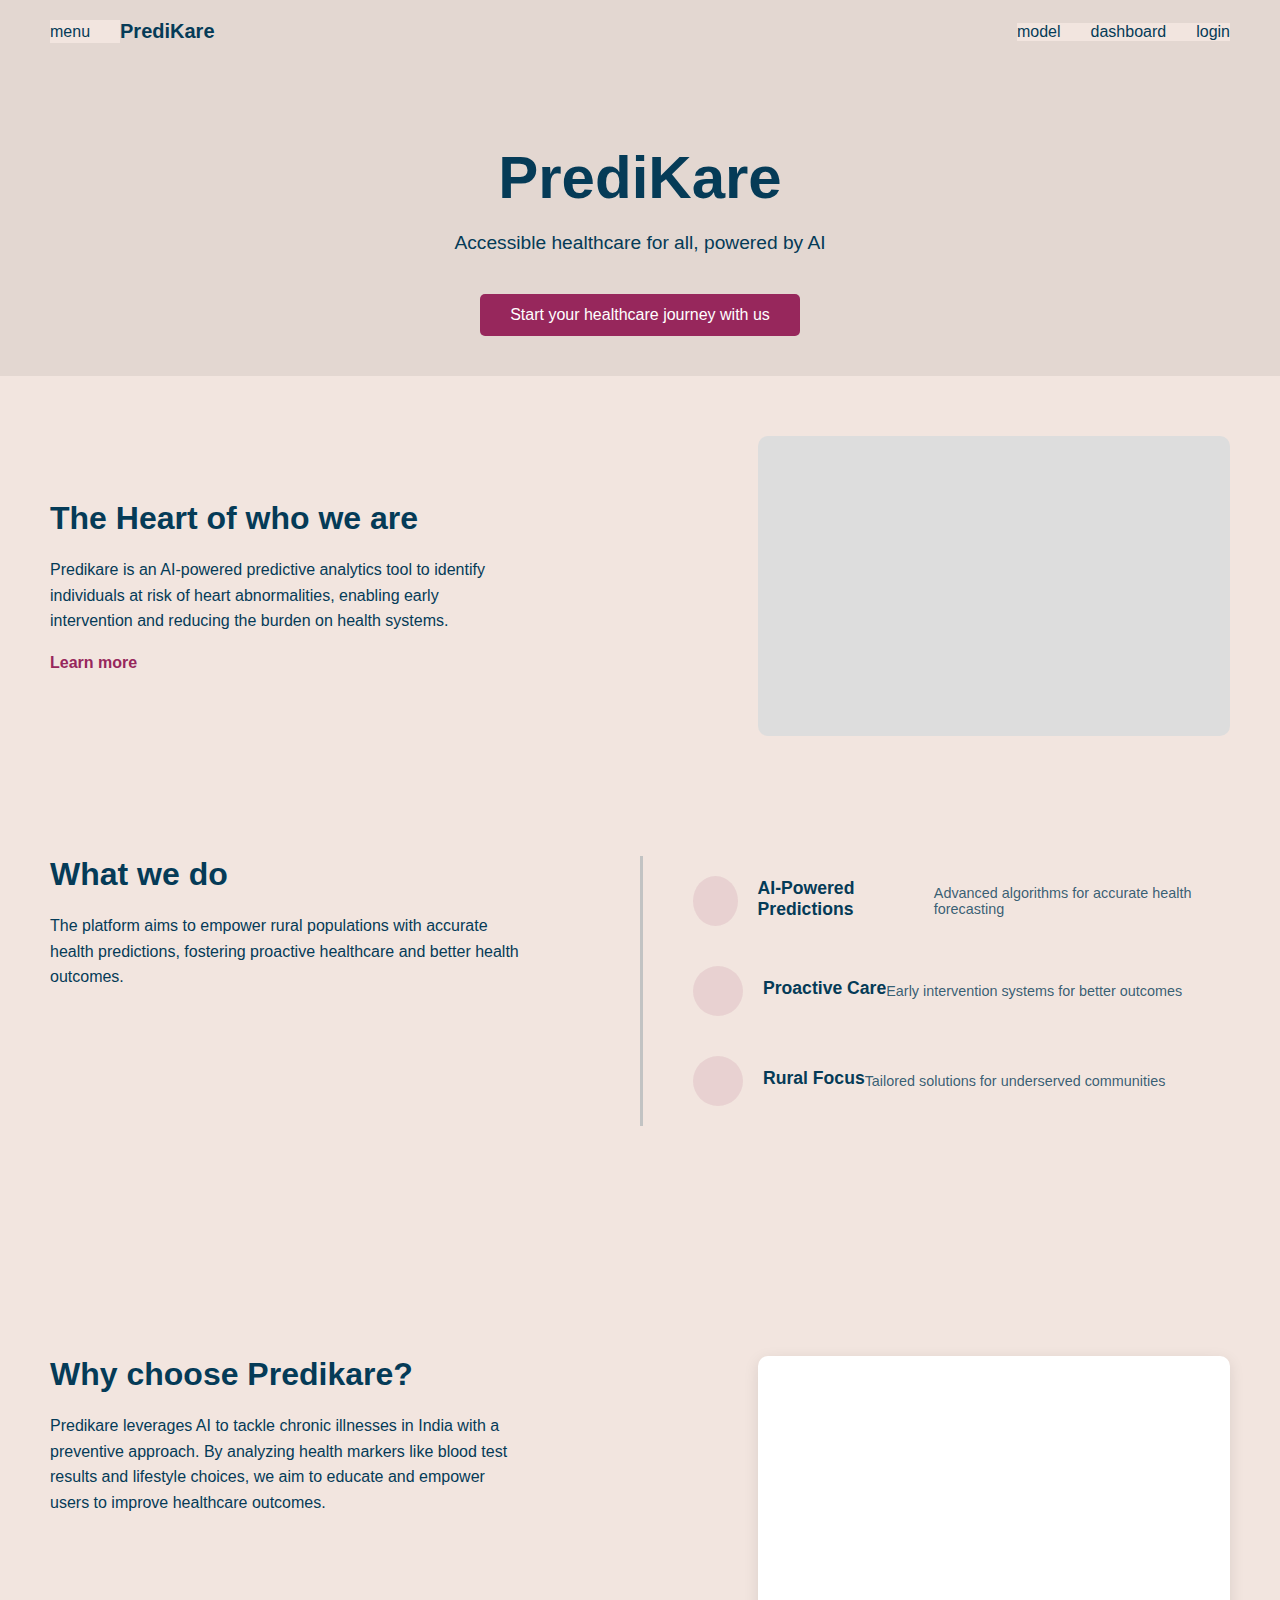
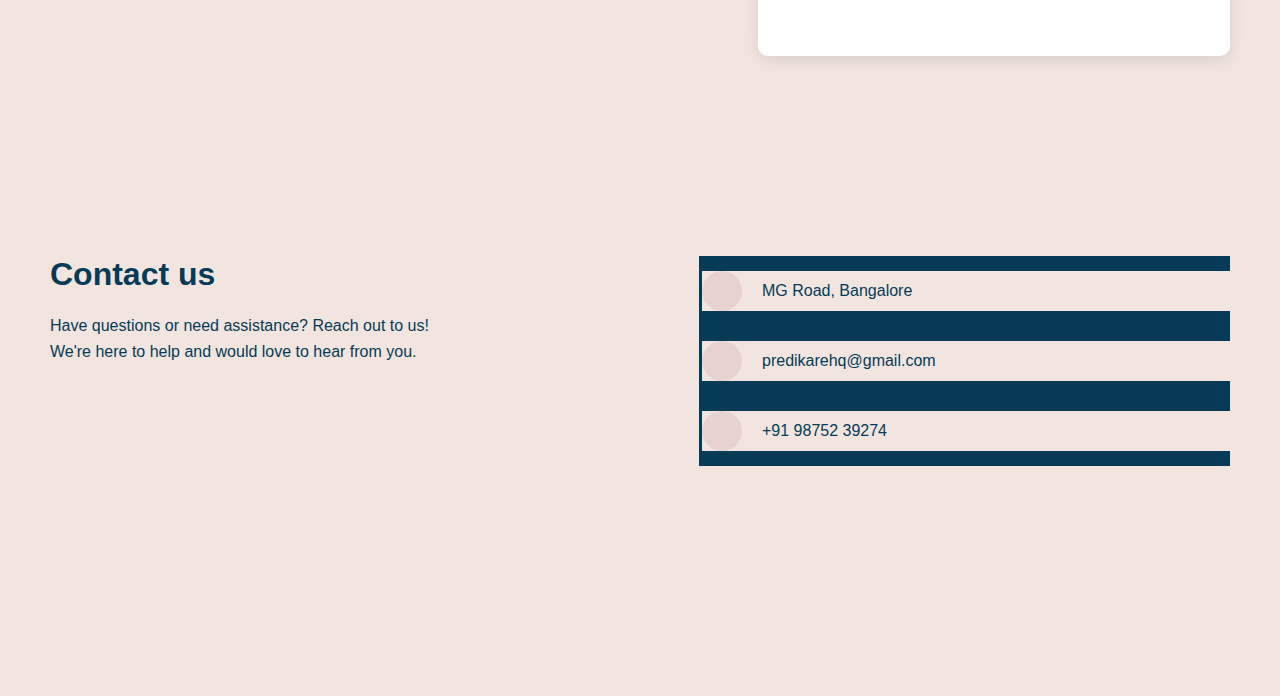
==== landing.html @ aced154a "Landing Page" ====
<!DOCTYPE html>
<html lang="en">
<head>
    <meta charset="UTF-8">
    <meta name="viewport" content="width=device-width, initial-scale=1.0">
    <title>PrediKare - Home</title>
    <style>
        * {
            margin: 0;
            padding: 0;
            box-sizing: border-box;
            font-family: Arial, sans-serif;
            background-color: rgba(242, 229, 223, 1);
        }

        nav {
            display: flex;
            justify-content: space-between;
            align-items: center;
            padding: 20px 50px;
            background-color: transparent;
            background-color: rgba(227, 215, 209, 1);
        }

        .nav-left {
            display: flex;
            align-items: center;
            gap: 30px;
        }

        .logo {
            font-size: 20px; /* Increased font size */
            color: rgba(5, 59, 87, 1);
            font-weight: bold;
            background-color: rgba(227, 215, 209, 1);
        }
        .logo-title{
            font-size: 60px; /* Increased font size */
            color: rgba(5, 59, 87, 1);
            font-weight: bold;
            background-color: rgba(227, 215, 209, 1);
        }

        .nav-right {
            display: flex;
            gap: 30px;
            align-items: center;
        }

        .nav-link {
            color: rgba(5, 59, 87, 1);
            cursor: pointer;
            transition: color 0.3s;
            text-transform: lowercase;
        }

        .hero-section {
            text-align: center;
            padding: 80px 20px 40px;
            background-color: rgba(227, 215, 209, 1);
        }

        .tagline {
            color: rgba(5, 59, 87, 1);
            font-size: 1.2rem;
            margin: 20px 0;
            background-color: rgba(227, 215, 209, 1);
        }

        .cta-button {
            background-color: rgba(151, 39, 92, 1);
            color: white;
            padding: 12px 30px;
            border: none;
            border-radius: 5px;
            cursor: pointer;
            transition: background-color 0.3s;
            text-decoration: none;
            display: inline-block;
            margin-top: 20px;
        }

        .content-section {
            display: flex;
            justify-content: space-between;
            padding: 60px 50px;
            align-items: center;
        }

        .text-content {
            width: 58%;
        }

        .image-content {
            width: 40%;
            height: 300px;
            background-color: #ddd; /* Replace with actual image */
            border-radius: 10px;
        }

        .section-title {
            color: rgba(5, 59, 87, 1);
            font-size: 2rem;
            margin-bottom: 20px;
        }

        .section-text {
            color: rgba(5, 59, 87, 1);
            line-height: 1.6;
            margin-bottom: 20px;
        }

        .learn-more {
            color: rgba(151, 39, 92, 1);
            text-decoration: none;
            font-weight: bold;
        }
        .content-section.equal-height {
        min-height: 500px;
        align-items: stretch;
    }

    .features-content {
        width: 50%;
        padding-left: 50px;
        border-left: 3px solid rgba(5, 59, 87, 0.2);
        display: flex;
        flex-direction: column;
        justify-content: space-between;
    }

    .feature-item {
        display: flex;
        align-items: center;
        margin: 20px 0;
    }

    .feature-icon {
        width: 50px;
        height: 50px;
        background-color: rgba(151, 39, 92, 0.1);
        border-radius: 50%;
        margin-right: 20px;
    }

    .feature-item h3 {
        color: rgba(5, 59, 87, 1);
        margin-bottom: 5px;
        font-size: 1.1rem;
    }

    .feature-item p {
        color: rgba(5, 59, 87, 0.8);
        font-size: 0.9rem;
    }

    .why-choose-image {
        padding: 20px;
        background-color: #fff;
        border-radius: 10px;
        box-shadow: 0 4px 15px rgba(0,0,0,0.1);
    }

    .text-content {
        width: 45%;
        padding-right: 5%;
    }
    .contact-text {
        width: 55%;
        padding-right: 5%;
    }

    .contact-info {
        width: 45%;
        display: flex;
        flex-direction: column;
        justify-content: space-between;
        border-left: 3px solid rgba(5, 59, 87, 0.2);
        background-color: rgba(5, 59, 87, 1);
    }

    .contact-item {
        display: flex;
        align-items: center;
        margin: 15px 0;
    }

    .contact-icon {
        width: 40px;
        height: 40px;
        background-color: rgba(151, 39, 92, 0.1);
        border-radius: 50%;
        margin-right: 20px;
    }

    .contact-detail {
        color: rgba(5, 59, 87, 1);
        font-size: 1rem;
        margin: 0;
    }

    .content-section.equal-height {
        min-height: 500px;
        align-items: flex-start;
    }
    </style>
</head>
<body>
    <div class="main-container">
        <nav>
            <div class="nav-left">
                <div class="menu-container">
                    <span class="nav-link">menu</span>
                    <!-- Menu toolbar would go here -->
                </div>
                <div class="logo">PrediKare</div>
            </div>
            <div class="nav-right">
                <span class="nav-link">model</span>
                <span class="nav-link">dashboard</span>
                <span class="nav-link">login</span>
            </div>
        </nav>

        <div class="hero-section">
            <h1 class="logo-title">PrediKare</h1>
            <p class="tagline">Accessible healthcare for all, powered by AI</p>
            <a href="signup.html" class="cta-button">Start your healthcare journey with us</a>
        </div>

        <div class="content-section">
            <div class="text-content">
                <h2 class="section-title">The Heart of who we are</h2>
                <p class="section-text">
                    Predikare is an AI-powered predictive analytics tool to identify individuals at risk of heart abnormalities, 
                    enabling early intervention and reducing the burden on health systems.
                </p>
                <a href="#" class="learn-more">Learn more</a>
            </div>
            <div class="image-content">
                <!-- Add actual image here -->
            </div>
        </div>
    </div>
    <div class="content-section equal-height">
        <div class="text-content">
            <h2 class="section-title">What we do</h2>
            <p class="section-text">
                The platform aims to empower rural populations with accurate health predictions, 
                fostering proactive healthcare and better health outcomes.
            </p>
        </div>
        <div class="features-content">
            <div class="feature-item">
                <div class="feature-icon"></div>
                <h3>AI-Powered Predictions</h3>
                <p>Advanced algorithms for accurate health forecasting</p>
            </div>
            <div class="feature-item">
                <div class="feature-icon"></div>
                <h3>Proactive Care</h3>
                <p>Early intervention systems for better outcomes</p>
            </div>
            <div class="feature-item">
                <div class="feature-icon"></div>
                <h3>Rural Focus</h3>
                <p>Tailored solutions for underserved communities</p>
            </div>
        </div>
    </div>
    
    <div class="content-section equal-height">
        <div class="text-content">
            <h2 class="section-title">Why choose Predikare?</h2>
            <p class="section-text">
                Predikare leverages AI to tackle chronic illnesses in India with a preventive approach. 
                By analyzing health markers like blood test results and lifestyle choices, we aim to 
                educate and empower users to improve healthcare outcomes.
            </p>
        </div>
        <div class="image-content why-choose-image">
            <!-- Image placeholder -->
        </div>
    </div>
    <div class="content-section equal-height">
        <div class="contact-text">
            <h2 class="section-title">Contact us</h2>
            <p class="section-text">
                Have questions or need assistance? Reach out to us!<br>
                We're here to help and would love to hear from you.
            </p>
        </div>
        
        <div class="contact-info">
            <div class="contact-item">
                <div class="contact-icon"></div>
                <div>
                    <p class="contact-detail">MG Road, Bangalore</p>
                </div>
            </div>
            <div class="contact-item">
                <div class="contact-icon"></div>
                <div>
                    <p class="contact-detail">predikarehq@gmail.com</p>
                </div>
            </div>
            <div class="contact-item">
                <div class="contact-icon"></div>
                <div>
                    <p class="contact-detail">+91 98752 39274</p>
                </div>
            </div>
        </div>
    </div>
</body>
</html>
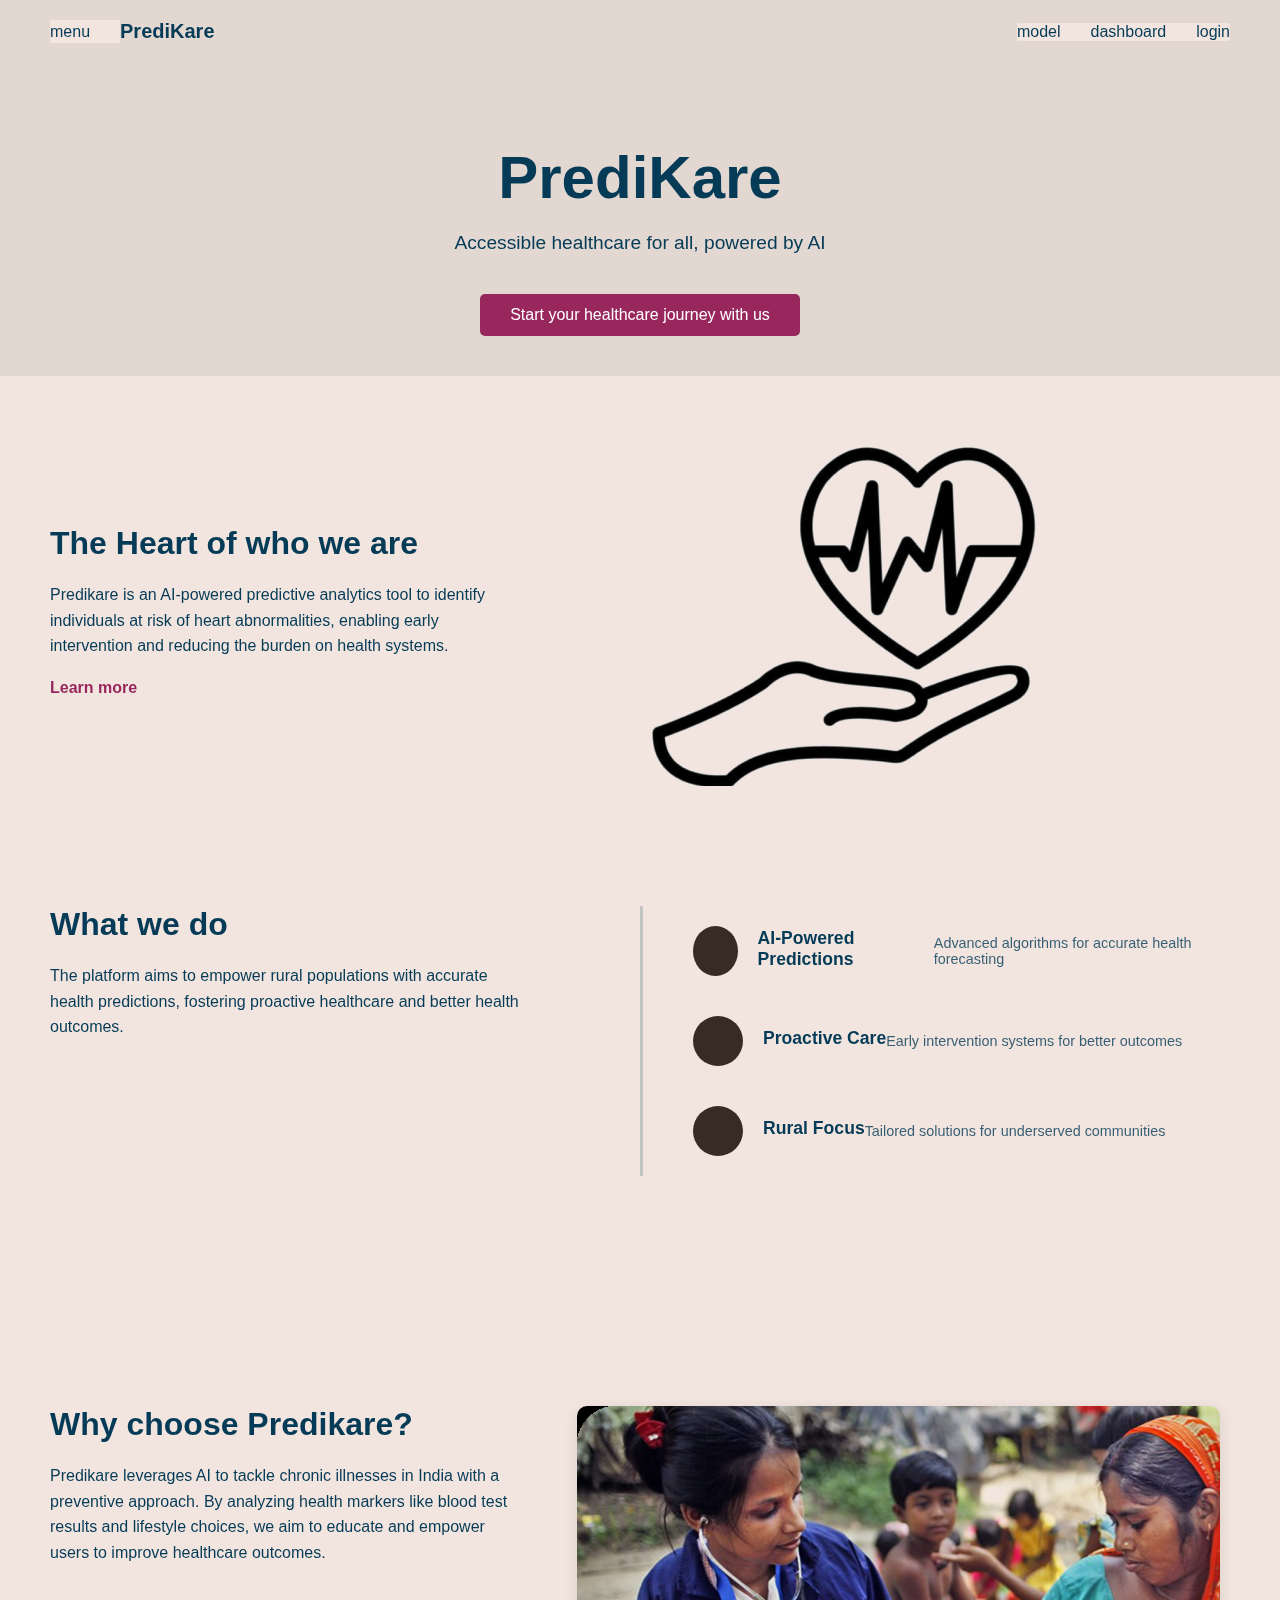
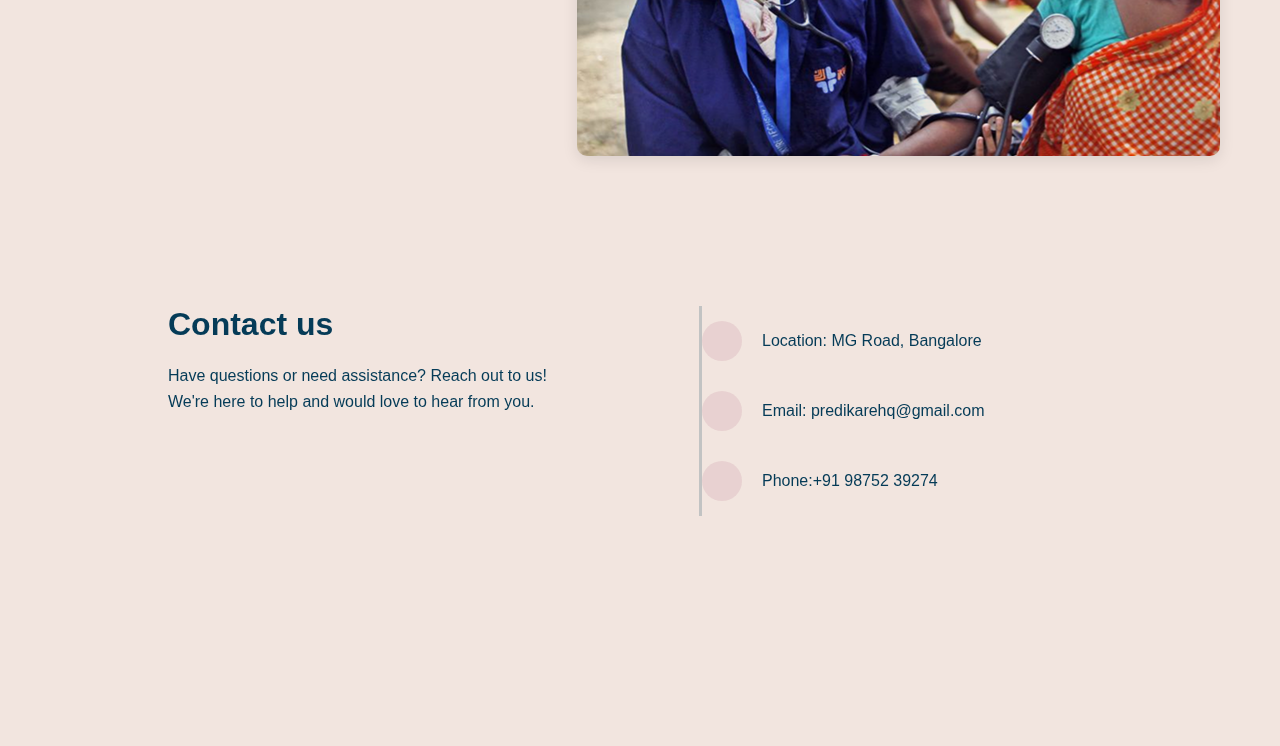
==== commit 4ad27f79: "Final Commit" ====
--- a/landing.html
+++ b/landing.html
@@ -92,10 +92,12 @@
         }
 
         .image-content {
-            width: 40%;
-            height: 300px;
-            background-color: #ddd; /* Replace with actual image */
+            width: 35%;
+            height: 350px;
+            background-image: url("Icon1.png"); /* Replace with actual image */
             border-radius: 10px;
+            mix-blend-mode: darken;
+            margin-right: 180px;
         }
 
         .section-title {
@@ -138,9 +140,10 @@
     .feature-icon {
         width: 50px;
         height: 50px;
-        background-color: rgba(151, 39, 92, 0.1);
+        background-color: rgba(5, 59, 87, 1);
         border-radius: 50%;
         margin-right: 20px;
+        mix-blend-mode: luminosity;
     }
 
     .feature-item h3 {
@@ -168,6 +171,7 @@
     .contact-text {
         width: 55%;
         padding-right: 5%;
+        padding-left: 10%;
     }
 
     .contact-info {
@@ -176,7 +180,7 @@
         flex-direction: column;
         justify-content: space-between;
         border-left: 3px solid rgba(5, 59, 87, 0.2);
-        background-color: rgba(5, 59, 87, 1);
+        
     }
 
     .contact-item {
@@ -238,7 +242,6 @@
                 <a href="#" class="learn-more">Learn more</a>
             </div>
             <div class="image-content">
-                <!-- Add actual image here -->
             </div>
         </div>
     </div>
@@ -252,7 +255,8 @@
         </div>
         <div class="features-content">
             <div class="feature-item">
-                <div class="feature-icon"></div>
+                <div class="feature-icon">
+                </div>
                 <h3>AI-Powered Predictions</h3>
                 <p>Advanced algorithms for accurate health forecasting</p>
             </div>
@@ -278,8 +282,8 @@
                 educate and empower users to improve healthcare outcomes.
             </p>
         </div>
-        <div class="image-content why-choose-image">
-            <!-- Image placeholder -->
+        <div class="image-content why-choose-image" style="background-image: url(whypred.png); width:55%; margin-right: 10px;">
+            
         </div>
     </div>
     <div class="content-section equal-height">
@@ -295,19 +299,19 @@
             <div class="contact-item">
                 <div class="contact-icon"></div>
                 <div>
-                    <p class="contact-detail">MG Road, Bangalore</p>
+                    <p class="contact-detail">Location: MG Road, Bangalore</p>
                 </div>
             </div>
             <div class="contact-item">
                 <div class="contact-icon"></div>
                 <div>
-                    <p class="contact-detail">predikarehq@gmail.com</p>
+                    <p class="contact-detail">Email: predikarehq@gmail.com</p>
                 </div>
             </div>
             <div class="contact-item">
                 <div class="contact-icon"></div>
                 <div>
-                    <p class="contact-detail">+91 98752 39274</p>
+                    <p class="contact-detail">Phone:+91 98752 39274</p>
                 </div>
             </div>
         </div>
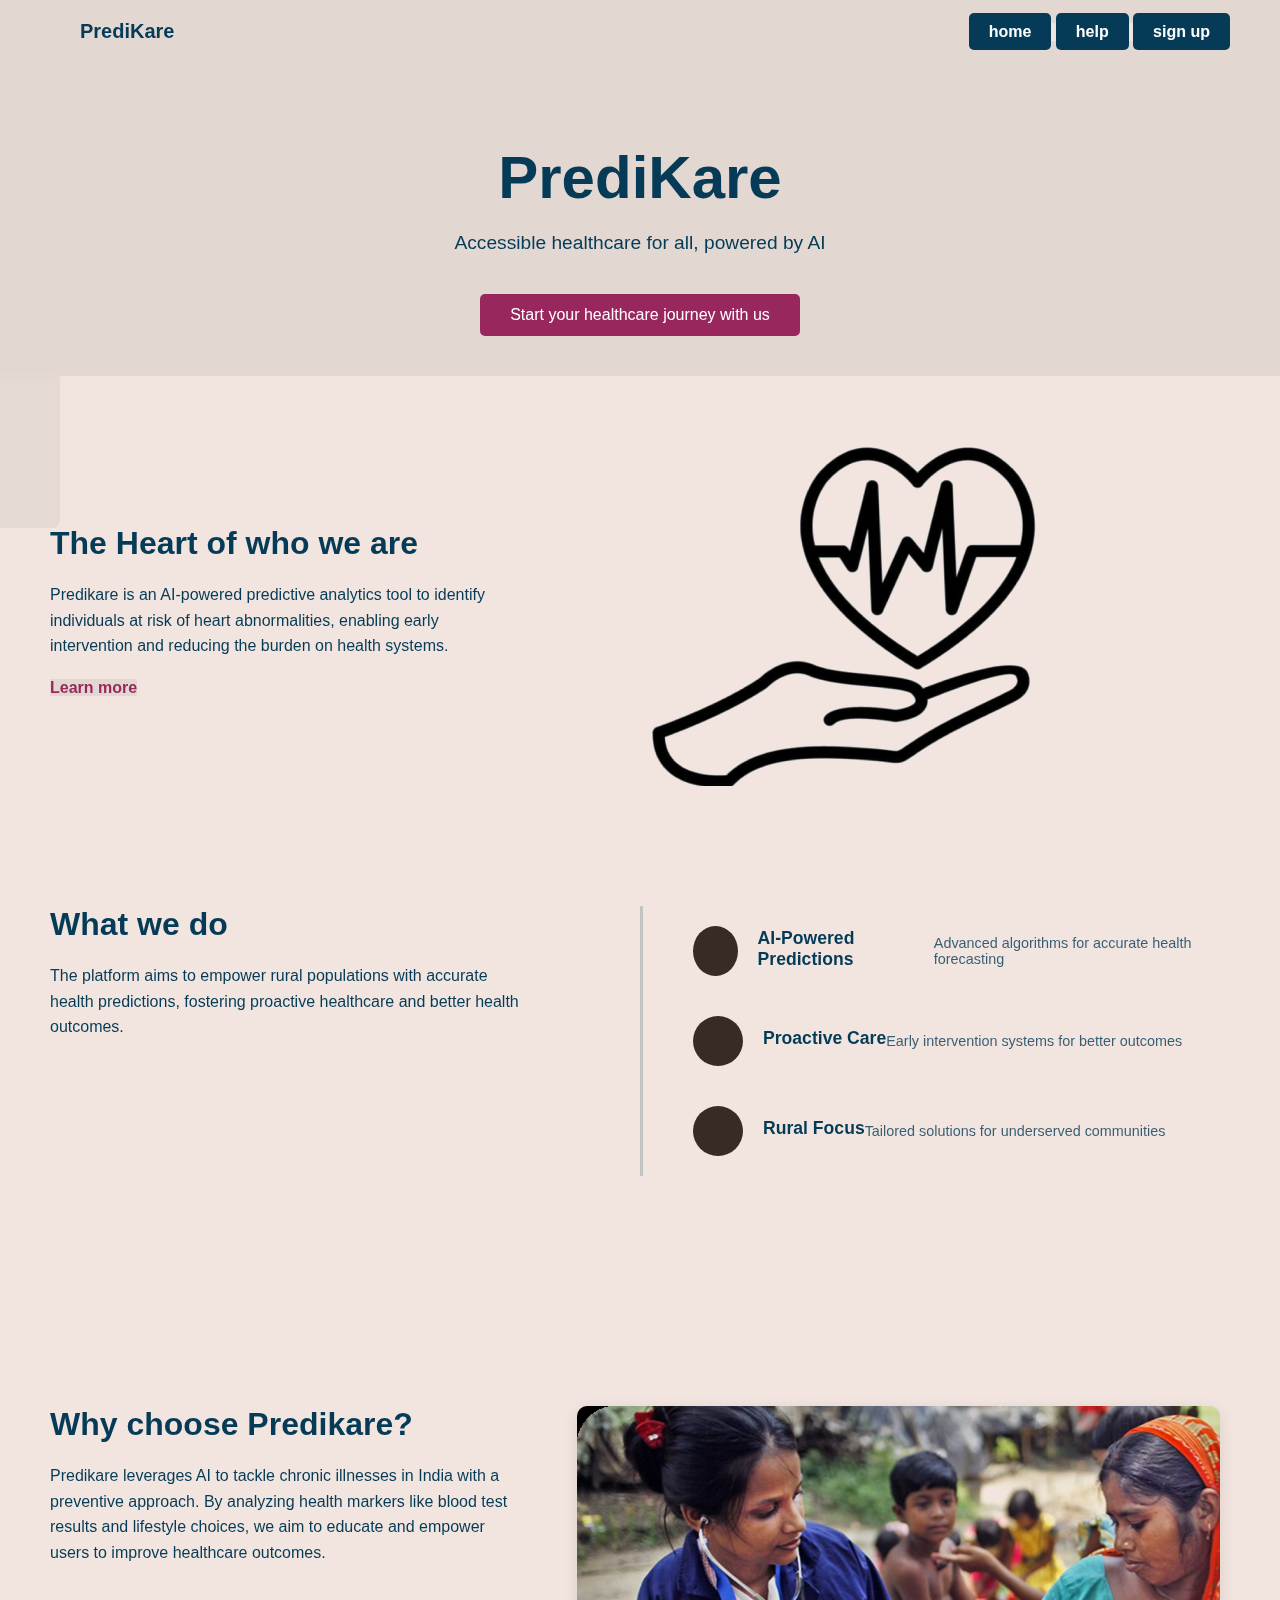
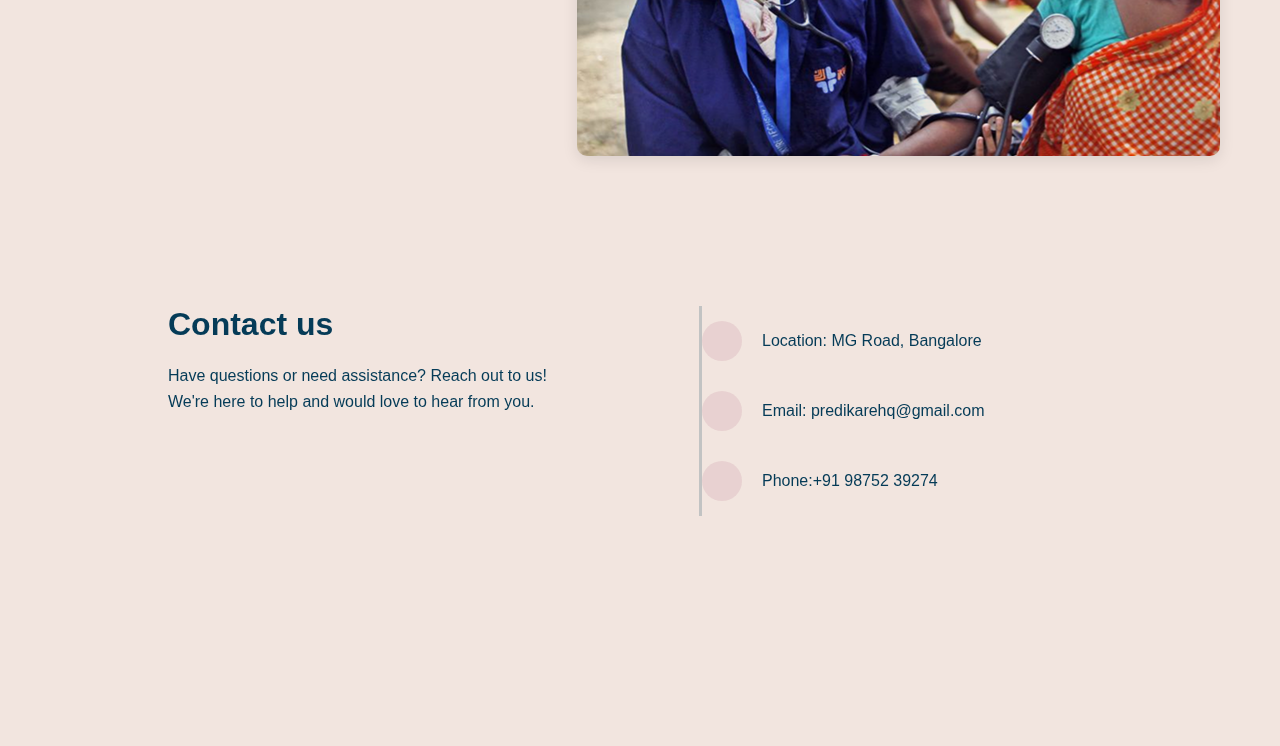
==== commit 2f3fd04a: "Updating" ====
--- a/landing.html
+++ b/landing.html
@@ -26,6 +26,7 @@
             display: flex;
             align-items: center;
             gap: 30px;
+            background-color: rgba(227, 215, 209, 1);
         }
 
         .logo {
@@ -41,17 +42,27 @@
             background-color: rgba(227, 215, 209, 1);
         }
 
-        .nav-right {
-            display: flex;
-            gap: 30px;
-            align-items: center;
-        }
+        .nav-right a {
+    text-decoration: none; /* Remove underline */
+    padding: 10px 20px; /* Add padding for button effect */
+    border-radius: 5px; /* Rounded corners */
+    background-color: rgba(5, 59, 87, 1); /* Dark blue background */
+    color: white; /* White text */
+    font-weight: bold;
+    transition: background-color 0.3s ease, transform 0.2s ease;
+}
+
+.nav-right a:hover {
+    background-color: rgba(3, 45, 67, 1); /* Slightly darker shade on hover */
+    transform: scale(1.05); /* Slight zoom effect */
+}
 
         .nav-link {
             color: rgba(5, 59, 87, 1);
             cursor: pointer;
             transition: color 0.3s;
             text-transform: lowercase;
+            background-color: rgba(227, 215, 209, 1);
         }
 
         .hero-section {
@@ -207,6 +218,54 @@
         min-height: 500px;
         align-items: flex-start;
     }
+    a{
+        background-color: rgba(227, 215, 209, 1);
+    }
+    .vertical-toolbar {
+            position: fixed;
+            left: 0;
+            top: 50%;
+            transform: translateY(-50%);
+            background: rgba(227, 215, 209, 0.9);
+            backdrop-filter: blur(5px);
+            border-radius: 0 8px 8px 0;
+            padding: 15px 0;
+            width: 60px;
+            transition: all 0.3s ease;
+            z-index: 1000;
+        }
+
+        .vertical-toolbar:hover {
+            width: 200px;
+            background: rgba(151, 39, 92, 1);
+        }
+
+        .toolbar-links {
+            list-style: none;
+            padding: 0;
+            margin: 0;
+            opacity: 0;
+            transition: opacity 0.2s ease;
+            width: 200px;
+        }
+
+        .vertical-toolbar:hover .toolbar-links {
+            opacity: 1;
+        }
+
+        .toolbar-links a {
+            color: rgba(5, 59, 87, 1);
+            text-decoration: none;
+            padding: 12px 25px;
+            display: block;
+            white-space: nowrap;
+            transition: all 0.2s ease;
+        }
+
+        .toolbar-links a:hover {
+            background: rgba(5, 59, 87, 0.1);
+            transform: translateX(5px);
+        }
     </style>
 </head>
 <body>
@@ -214,22 +273,27 @@
         <nav>
             <div class="nav-left">
                 <div class="menu-container">
-                    <span class="nav-link">menu</span>
-                    <!-- Menu toolbar would go here -->
+                    <div class="vertical-toolbar">
+                        <ul class="toolbar-links">
+                            <li><a href="diesfront.html">Guide</a></li>
+                            <li><a href="">Dashboard</a></li>
+                            <li><a href="#contact-section">Contact Us</a></li>
+                        </ul>
+                    </div>
                 </div>
                 <div class="logo">PrediKare</div>
             </div>
             <div class="nav-right">
-                <span class="nav-link">model</span>
-                <span class="nav-link">dashboard</span>
-                <span class="nav-link">login</span>
+                <a href="login.html">home</a>
+                <a href="landing.html">help</a>
+                <a href="sign_up.html">sign up</a>
             </div>
         </nav>
 
         <div class="hero-section">
             <h1 class="logo-title">PrediKare</h1>
             <p class="tagline">Accessible healthcare for all, powered by AI</p>
-            <a href="signup.html" class="cta-button">Start your healthcare journey with us</a>
+            <a href="sign_up.html" class="cta-button">Start your healthcare journey with us</a>
         </div>
 
         <div class="content-section">
@@ -286,7 +350,7 @@
             
         </div>
     </div>
-    <div class="content-section equal-height">
+    <div class="content-section equal-height" id="contact-section">
         <div class="contact-text">
             <h2 class="section-title">Contact us</h2>
             <p class="section-text">
